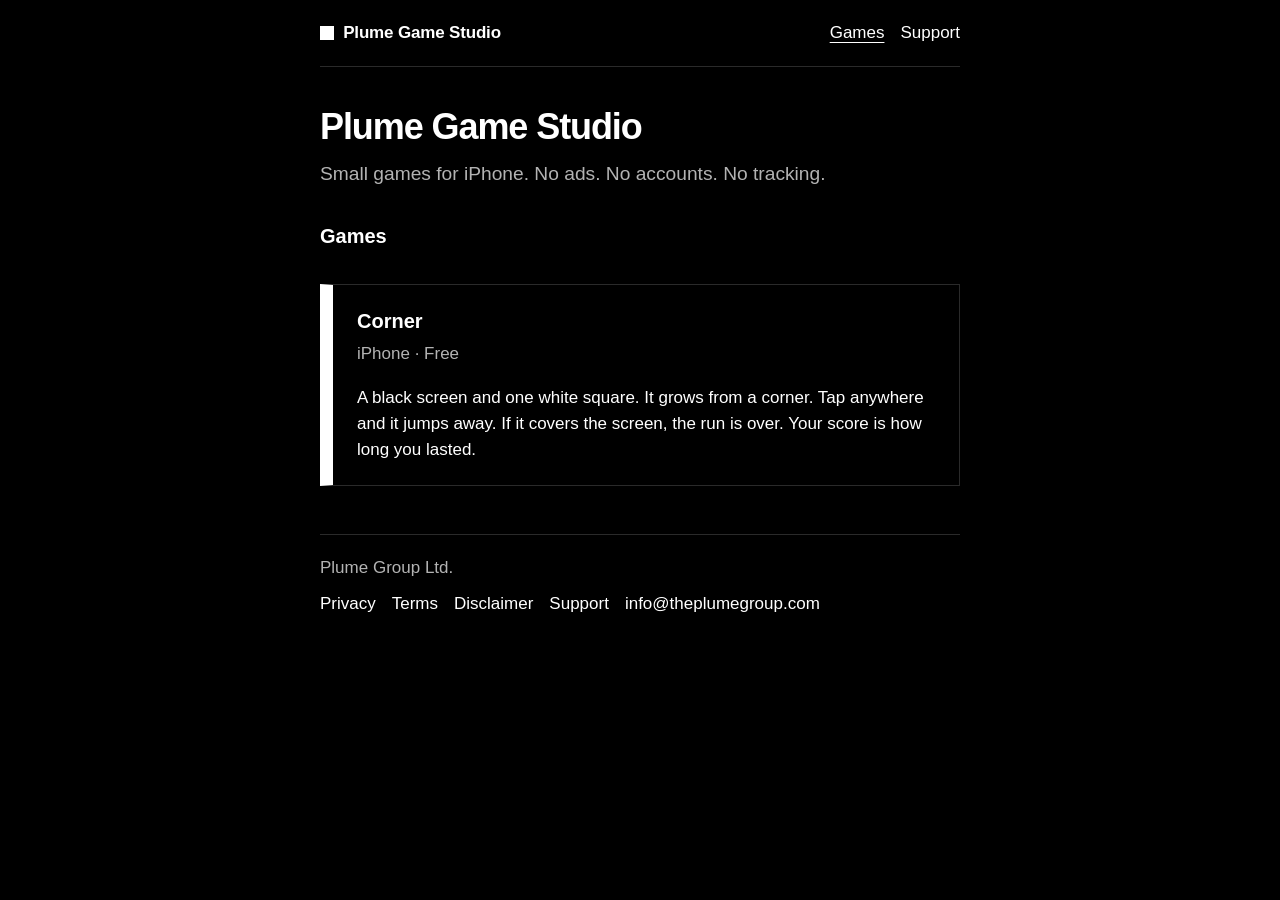
==== index.html @ d8ed9454 "Add the Plume Game Studio site. Co-authored-by: Cursor <cursoragent@cursor.com>" ====
<!DOCTYPE html>
<html lang="en">
<head>
  <meta charset="utf-8">
  <meta name="viewport" content="width=device-width, initial-scale=1">
  <title>Plume Game Studio</title>
  <meta name="description" content="Plume Game Studio makes small iPhone games. No ads, no accounts, no tracking. The first game is Corner.">
  <link rel="icon" href="favicon.svg" type="image/svg+xml">
  <link rel="stylesheet" href="css/style.css">
</head>
<body>
  <header>
    <a class="brand" href="index.html"><span class="mark" aria-hidden="true"></span> Plume Game Studio</a>
    <nav>
      <a href="index.html" aria-current="page">Games</a>
      <a href="support.html">Support</a>
    </nav>
  </header>
  <main class="wrap">
    <h1>Plume Game Studio</h1>
    <p class="lede">Small games for iPhone. No ads. No accounts. No tracking.</p>

    <h2>Games</h2>
    <article class="game">
      <h2>Corner</h2>
      <p class="meta">iPhone · Free</p>
      <p>A black screen and one white square. It grows from a corner. Tap anywhere and it jumps away. If it covers the screen, the run is over. Your score is how long you lasted.</p>
    </article>
  </main>
  <footer>
    <p>Plume Group Ltd.</p>
    <nav>
      <a href="privacy.html">Privacy</a>
      <a href="terms.html">Terms</a>
      <a href="disclaimer.html">Disclaimer</a>
      <a href="support.html">Support</a>
      <a href="mailto:info@theplumegroup.com">info@theplumegroup.com</a>
    </nav>
  </footer>
</body>
</html>
---- css/style.css ----
:root {
  color-scheme: dark;
  --bg: #000;
  --fg: #fff;
  --muted: #b3b3b3;
  --line: #2a2a2a;
}

* { box-sizing: border-box; }

body {
  margin: 0;
  background: var(--bg);
  color: var(--fg);
  font: 1.0625rem/1.55 -apple-system, BlinkMacSystemFont, "Segoe UI", sans-serif;
}

a { color: inherit; }

a:focus-visible {
  outline: 2px solid var(--fg);
  outline-offset: 3px;
}

.wrap {
  width: min(40rem, calc(100% - 2.5rem));
  margin: 0 auto;
}

header, footer {
  width: min(40rem, calc(100% - 2.5rem));
  margin: 0 auto;
}

header {
  display: flex;
  justify-content: space-between;
  align-items: center;
  gap: 1rem;
  padding: 1.25rem 0;
  border-bottom: 1px solid var(--line);
}

.brand {
  display: inline-flex;
  align-items: center;
  gap: 0.6rem;
  font-weight: 650;
  text-decoration: none;
  letter-spacing: -0.01em;
}

.mark {
  width: 0.85rem;
  height: 0.85rem;
  background: var(--fg);
  flex: none;
}

nav { display: flex; gap: 1rem; }

nav a { text-decoration: none; }

nav a[aria-current="page"] { text-decoration: underline; text-underline-offset: 0.25rem; }

main { padding: 2.5rem 0 3rem; }

h1 {
  margin: 0 0 0.75rem;
  font-size: 2.25rem;
  line-height: 1.1;
  letter-spacing: -0.03em;
}

h2 { margin: 2rem 0 0.5rem; font-size: 1.25rem; }

p, li { color: var(--fg); }

.lede, .meta, footer p { color: var(--muted); }

.lede { margin: 0; max-width: 34rem; font-size: 1.2rem; }

.game {
  margin-top: 2rem;
  padding: 1.35rem 1.35rem 1.35rem 1.5rem;
  border: 1px solid var(--line);
  border-left: 0.85rem solid var(--fg);
}

.game h2 { margin: 0 0 0.25rem; }

.meta { margin: 0 0 0.75rem; }

.game p:last-child { margin-bottom: 0; }

ul { padding-left: 1.15rem; }

li + li { margin-top: 0.35rem; }

footer {
  padding: 1.25rem 0 2rem;
  border-top: 1px solid var(--line);
}

footer p { margin: 0 0 0.6rem; }

@media (max-width: 36rem) {
  header { align-items: flex-start; flex-direction: column; }
  h1 { font-size: 1.9rem; }
}
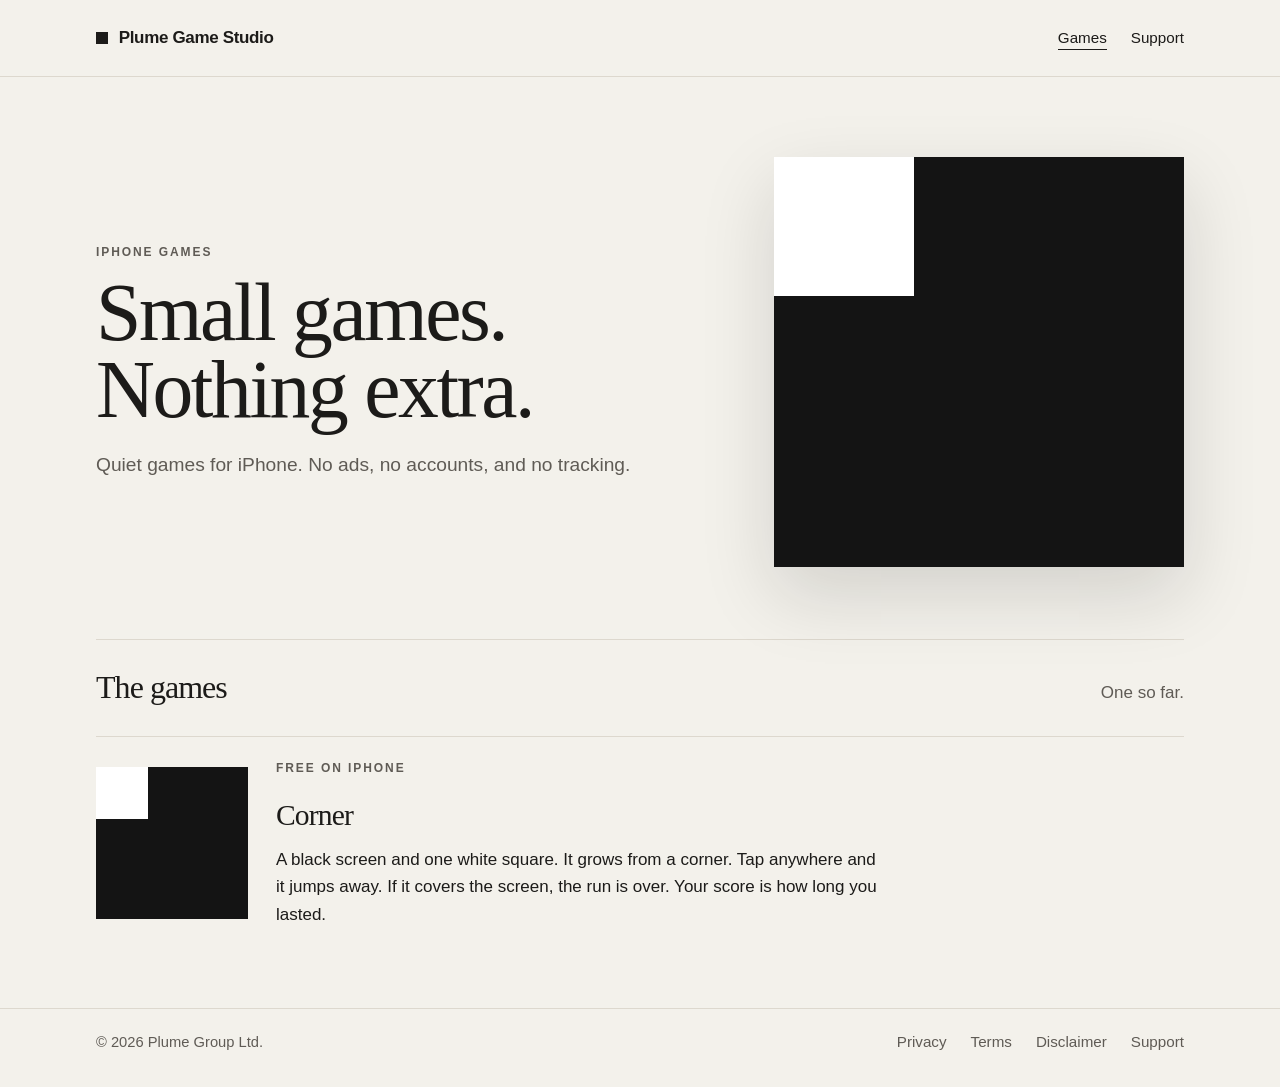
==== commit 8abae193: "Restyle the studio site and send support through a form. Co-authored-by: Cursor <cursoragent@cursor." ====
--- a/index.html
+++ b/index.html
@@ -9,33 +9,50 @@
   <link rel="stylesheet" href="css/style.css">
 </head>
 <body>
-  <header>
-    <a class="brand" href="index.html"><span class="mark" aria-hidden="true"></span> Plume Game Studio</a>
-    <nav>
-      <a href="index.html" aria-current="page">Games</a>
-      <a href="support.html">Support</a>
-    </nav>
+  <a class="skip" href="#content">Skip to content</a>
+  <header class="site-header">
+    <div class="frame">
+      <a class="brand" href="index.html"><span class="mark" aria-hidden="true"></span> Plume Game Studio</a>
+      <nav class="nav">
+        <a href="index.html" aria-current="page">Games</a>
+        <a href="support.html">Support</a>
+      </nav>
+    </div>
   </header>
-  <main class="wrap">
-    <h1>Plume Game Studio</h1>
-    <p class="lede">Small games for iPhone. No ads. No accounts. No tracking.</p>
-
-    <h2>Games</h2>
-    <article class="game">
-      <h2>Corner</h2>
-      <p class="meta">iPhone · Free</p>
-      <p>A black screen and one white square. It grows from a corner. Tap anywhere and it jumps away. If it covers the screen, the run is over. Your score is how long you lasted.</p>
-    </article>
+  <main id="content">
+    <section class="hero frame">
+      <div>
+        <p class="eyebrow">iPhone games</p>
+        <h1>Small games.<br>Nothing extra.</h1>
+        <p class="lede">Quiet games for iPhone. No ads, no accounts, and no tracking.</p>
+      </div>
+      <div class="stage" aria-hidden="true"><span class="stage-square"></span></div>
+    </section>
+    <section class="catalog frame">
+      <div class="section-head">
+        <h2>The games</h2>
+        <p>One so far.</p>
+      </div>
+      <article class="game">
+        <div class="stage stage-sm" aria-hidden="true"><span class="stage-square"></span></div>
+        <div>
+          <p class="eyebrow">Free on iPhone</p>
+          <h3>Corner</h3>
+          <p>A black screen and one white square. It grows from a corner. Tap anywhere and it jumps away. If it covers the screen, the run is over. Your score is how long you lasted.</p>
+        </div>
+      </article>
+    </section>
   </main>
-  <footer>
-    <p>Plume Group Ltd.</p>
-    <nav>
-      <a href="privacy.html">Privacy</a>
-      <a href="terms.html">Terms</a>
-      <a href="disclaimer.html">Disclaimer</a>
-      <a href="support.html">Support</a>
-      <a href="mailto:info@theplumegroup.com">info@theplumegroup.com</a>
-    </nav>
+  <footer class="site-footer">
+    <div class="footer-row frame">
+      <p>© 2026 Plume Group Ltd.</p>
+      <nav class="nav">
+        <a href="privacy.html">Privacy</a>
+        <a href="terms.html">Terms</a>
+        <a href="disclaimer.html">Disclaimer</a>
+        <a href="support.html">Support</a>
+      </nav>
+    </div>
   </footer>
 </body>
 </html>
--- a/css/style.css
+++ b/css/style.css
@@ -1,9 +1,11 @@
 :root {
-  color-scheme: dark;
-  --bg: #000;
-  --fg: #fff;
-  --muted: #b3b3b3;
-  --line: #2a2a2a;
+  color-scheme: light;
+  --bg: #f3f1eb;
+  --ink: #1c1b19;
+  --muted: #5f5b55;
+  --line: #ddd8ce;
+  --paper: #fffcf8;
+  --stage: #141414;
 }
 
 * { box-sizing: border-box; }
@@ -11,100 +13,250 @@
 body {
   margin: 0;
   background: var(--bg);
-  color: var(--fg);
-  font: 1.0625rem/1.55 -apple-system, BlinkMacSystemFont, "Segoe UI", sans-serif;
+  color: var(--ink);
+  font-family: "Avenir Next", Avenir, "Segoe UI", Helvetica, Arial, sans-serif;
+  font-size: 1.0625rem;
+  line-height: 1.6;
 }
 
 a { color: inherit; }
 
-a:focus-visible {
-  outline: 2px solid var(--fg);
-  outline-offset: 3px;
-}
-
-.wrap {
-  width: min(40rem, calc(100% - 2.5rem));
-  margin: 0 auto;
-}
-
-header, footer {
-  width: min(40rem, calc(100% - 2.5rem));
-  margin: 0 auto;
-}
-
-header {
+a:focus-visible,
+button:focus-visible,
+input:focus-visible,
+select:focus-visible,
+textarea:focus-visible {
+  outline: 2px solid var(--ink);
+  outline-offset: 2px;
+}
+
+.skip {
+  position: absolute;
+  left: 1rem;
+  top: -4rem;
+  background: var(--paper);
+  padding: 0.4rem 0.7rem;
+}
+
+.skip:focus { top: 1rem; }
+
+.frame {
+  width: min(68rem, calc(100% - 3rem));
+  margin-inline: auto;
+}
+
+.site-header { border-bottom: 1px solid var(--line); }
+
+.site-header .frame,
+.footer-row {
   display: flex;
   justify-content: space-between;
   align-items: center;
-  gap: 1rem;
-  padding: 1.25rem 0;
-  border-bottom: 1px solid var(--line);
-}
+  gap: 1.5rem;
+}
+
+.site-header .frame { min-height: 4.75rem; }
 
 .brand {
   display: inline-flex;
   align-items: center;
-  gap: 0.6rem;
-  font-weight: 650;
+  gap: 0.7rem;
+  color: inherit;
+  font-weight: 600;
+  letter-spacing: -0.02em;
   text-decoration: none;
-  letter-spacing: -0.01em;
 }
 
 .mark {
-  width: 0.85rem;
-  height: 0.85rem;
-  background: var(--fg);
+  width: 0.72rem;
+  height: 0.72rem;
+  background: var(--ink);
   flex: none;
 }
 
-nav { display: flex; gap: 1rem; }
-
-nav a { text-decoration: none; }
-
-nav a[aria-current="page"] { text-decoration: underline; text-underline-offset: 0.25rem; }
-
-main { padding: 2.5rem 0 3rem; }
+.nav { display: flex; gap: 1.5rem; }
+
+.nav a {
+  color: inherit;
+  font-size: 0.95rem;
+  text-decoration: none;
+}
+
+.nav a[aria-current="page"] { box-shadow: inset 0 -1px 0 currentColor; }
+
+.hero {
+  display: grid;
+  grid-template-columns: minmax(0, 1.2fr) minmax(14rem, 0.8fr);
+  gap: 4rem;
+  align-items: center;
+  padding: 5rem 0 4.5rem;
+}
+
+.eyebrow {
+  margin: 0 0 0.85rem;
+  color: var(--muted);
+  font-size: 0.75rem;
+  font-weight: 600;
+  letter-spacing: 0.16em;
+  text-transform: uppercase;
+}
+
+h1, h2, h3 {
+  font-family: "Iowan Old Style", "Palatino Linotype", Palatino, Georgia, serif;
+  font-weight: 500;
+  letter-spacing: -0.03em;
+}
 
 h1 {
-  margin: 0 0 0.75rem;
-  font-size: 2.25rem;
-  line-height: 1.1;
-  letter-spacing: -0.03em;
-}
-
-h2 { margin: 2rem 0 0.5rem; font-size: 1.25rem; }
-
-p, li { color: var(--fg); }
-
-.lede, .meta, footer p { color: var(--muted); }
-
-.lede { margin: 0; max-width: 34rem; font-size: 1.2rem; }
+  margin: 0;
+  font-size: clamp(3.1rem, 6.4vw, 5.1rem);
+  line-height: 0.94;
+}
+
+h2 { margin: 0; font-size: 2rem; }
+
+h3 { margin: 0 0 0.45rem; font-size: 1.85rem; }
+
+.lede {
+  margin: 1.35rem 0 0;
+  max-width: 34rem;
+  color: var(--muted);
+  font-size: 1.2rem;
+}
+
+.stage {
+  position: relative;
+  aspect-ratio: 1;
+  background: var(--stage);
+  box-shadow: 0 28px 70px rgba(20, 20, 20, 0.14);
+}
+
+.stage-square {
+  position: absolute;
+  top: 0;
+  left: 0;
+  width: 34%;
+  height: 34%;
+  background: #fff;
+}
+
+.catalog { padding-bottom: 5rem; }
+
+.section-head {
+  display: flex;
+  justify-content: space-between;
+  align-items: baseline;
+  gap: 1rem;
+  padding-top: 1.4rem;
+  border-top: 1px solid var(--line);
+}
+
+.section-head p { margin: 0; color: var(--muted); }
 
 .game {
-  margin-top: 2rem;
-  padding: 1.35rem 1.35rem 1.35rem 1.5rem;
+  display: grid;
+  grid-template-columns: 9.5rem minmax(0, 1fr);
+  gap: 1.75rem;
+  align-items: center;
+  margin-top: 1.4rem;
+  padding-top: 1.4rem;
+  border-top: 1px solid var(--line);
+}
+
+.stage-sm { box-shadow: none; }
+
+.game p:last-child { margin: 0; max-width: 38rem; }
+
+.page {
+  padding: 3.75rem 0 4.5rem;
+}
+
+.page h1 { font-size: clamp(2.6rem, 5vw, 3.8rem); }
+
+.prose { max-width: 40rem; }
+
+.prose h2 { margin: 2.1rem 0 0.45rem; font-size: 1.45rem; }
+
+.meta { margin: 0.8rem 0 0; color: var(--muted); }
+
+.form {
+  display: grid;
+  gap: 1rem;
+  max-width: 36rem;
+  margin-top: 1.75rem;
+}
+
+label {
+  display: grid;
+  gap: 0.4rem;
+  font-size: 0.92rem;
+  font-weight: 600;
+}
+
+input, select, textarea {
+  width: 100%;
+  padding: 0.8rem 0.85rem;
+  border: 1px solid #cfcabe;
+  border-radius: 2px;
+  background: var(--paper);
+  color: var(--ink);
+  font: inherit;
+}
+
+textarea { min-height: 10rem; resize: vertical; }
+
+button {
+  justify-self: start;
+  margin-top: 0.25rem;
+  padding: 0.85rem 1.25rem;
+  border: 0;
+  background: var(--ink);
+  color: #fff;
+  font: inherit;
+  font-weight: 600;
+  cursor: pointer;
+}
+
+button:hover { background: #000; }
+
+.hp {
+  position: absolute;
+  left: -10000px;
+  width: 1px;
+  height: 1px;
+  overflow: hidden;
+}
+
+.banner {
+  max-width: 36rem;
+  margin: 1.4rem 0 0;
+  padding: 0.9rem 1rem;
+  background: var(--paper);
   border: 1px solid var(--line);
-  border-left: 0.85rem solid var(--fg);
-}
-
-.game h2 { margin: 0 0 0.25rem; }
-
-.meta { margin: 0 0 0.75rem; }
-
-.game p:last-child { margin-bottom: 0; }
-
-ul { padding-left: 1.15rem; }
-
-li + li { margin-top: 0.35rem; }
-
-footer {
-  padding: 1.25rem 0 2rem;
-  border-top: 1px solid var(--line);
-}
-
-footer p { margin: 0 0 0.6rem; }
-
-@media (max-width: 36rem) {
-  header { align-items: flex-start; flex-direction: column; }
-  h1 { font-size: 1.9rem; }
-}
+}
+
+.banner.error { border-color: #8d4038; }
+
+.site-footer { border-top: 1px solid var(--line); }
+
+.footer-row {
+  padding: 1.35rem 0 2rem;
+  color: var(--muted);
+  font-size: 0.92rem;
+}
+
+.footer-row p { margin: 0; }
+
+.footer-row a { color: inherit; text-decoration: none; }
+
+.footer-row a:hover,
+.nav a:hover,
+.prose a:hover { text-decoration: underline; text-underline-offset: 0.18rem; }
+
+@media (max-width: 48rem) {
+  .hero, .game { grid-template-columns: 1fr; }
+  .stage { width: min(100%, 16rem); }
+  .site-header .frame,
+  .footer-row { align-items: flex-start; flex-direction: column; }
+  .footer-row { gap: 0.8rem; }
+}
